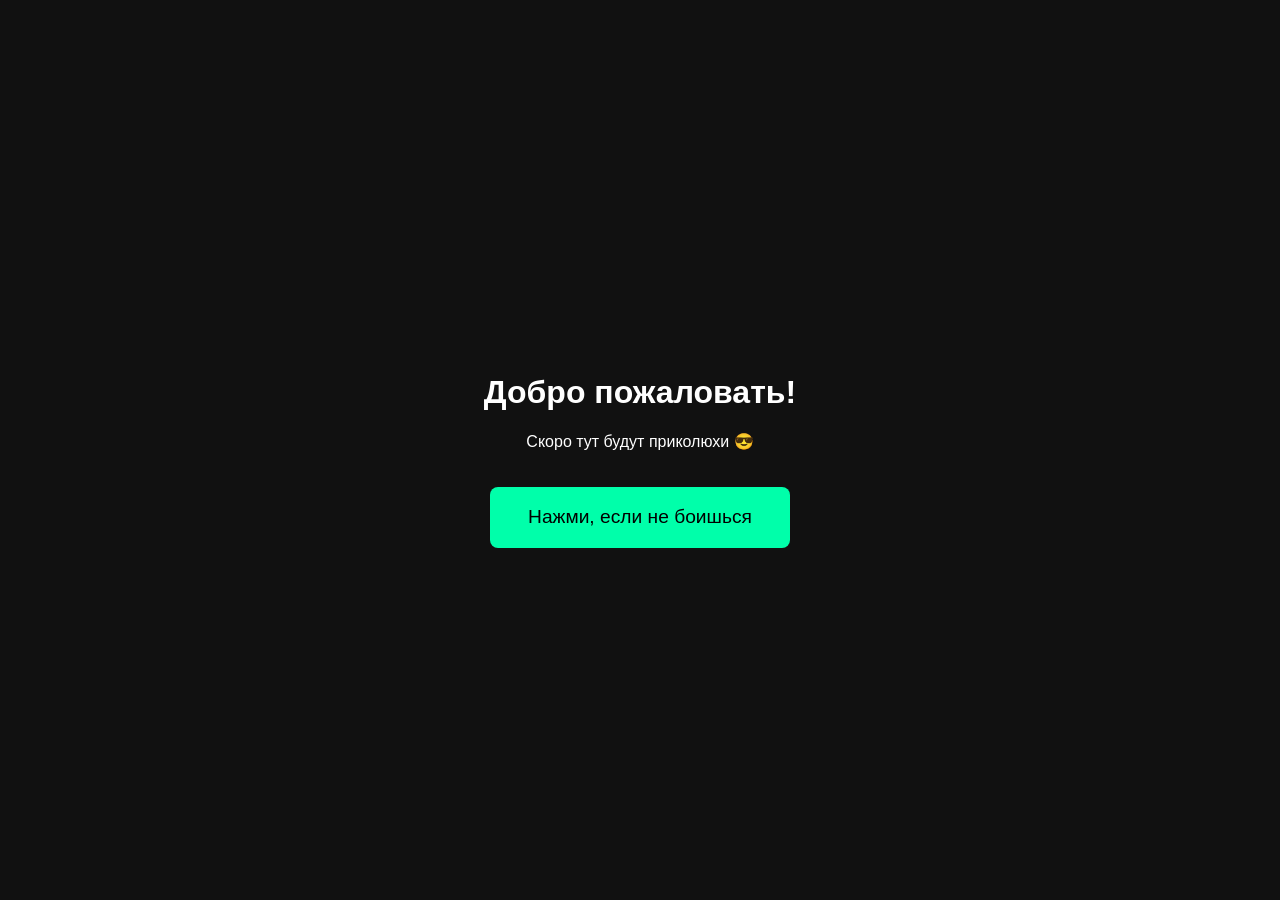
==== index.html @ c8904793 "Initial commit" ====
<!DOCTYPE html>
<html lang="ru">
<head>
  <meta charset="UTF-8" />
  <meta name="viewport" content="width=device-width, initial-scale=1.0" />
  <title>Прикольный сайт</title>
  <link rel="stylesheet" href="style.css" />
</head>
<body>
  <div class="container">
    <h1>Добро пожаловать!</h1>
    <p>Скоро тут будут приколюхи 😎</p>
    <button id="btn">Нажми, если не боишься</button>
  </div>

  <script src="script.js"></script>
</body>
</html>
---- style.css ----
body {
  margin: 0;
  padding: 0;
  font-family: sans-serif;
  background: #111;
  color: #fff;
  display: flex;
  justify-content: center;
  align-items: center;
  height: 100vh;
}

.container {
  text-align: center;
}

button {
  padding: 1em 2em;
  font-size: 1.2em;
  background: #00ffaa;
  border: none;
  border-radius: 8px;
  cursor: pointer;
  margin-top: 20px;
  transition: transform 0.2s;
}

button:hover {
  transform: scale(1.05);
}
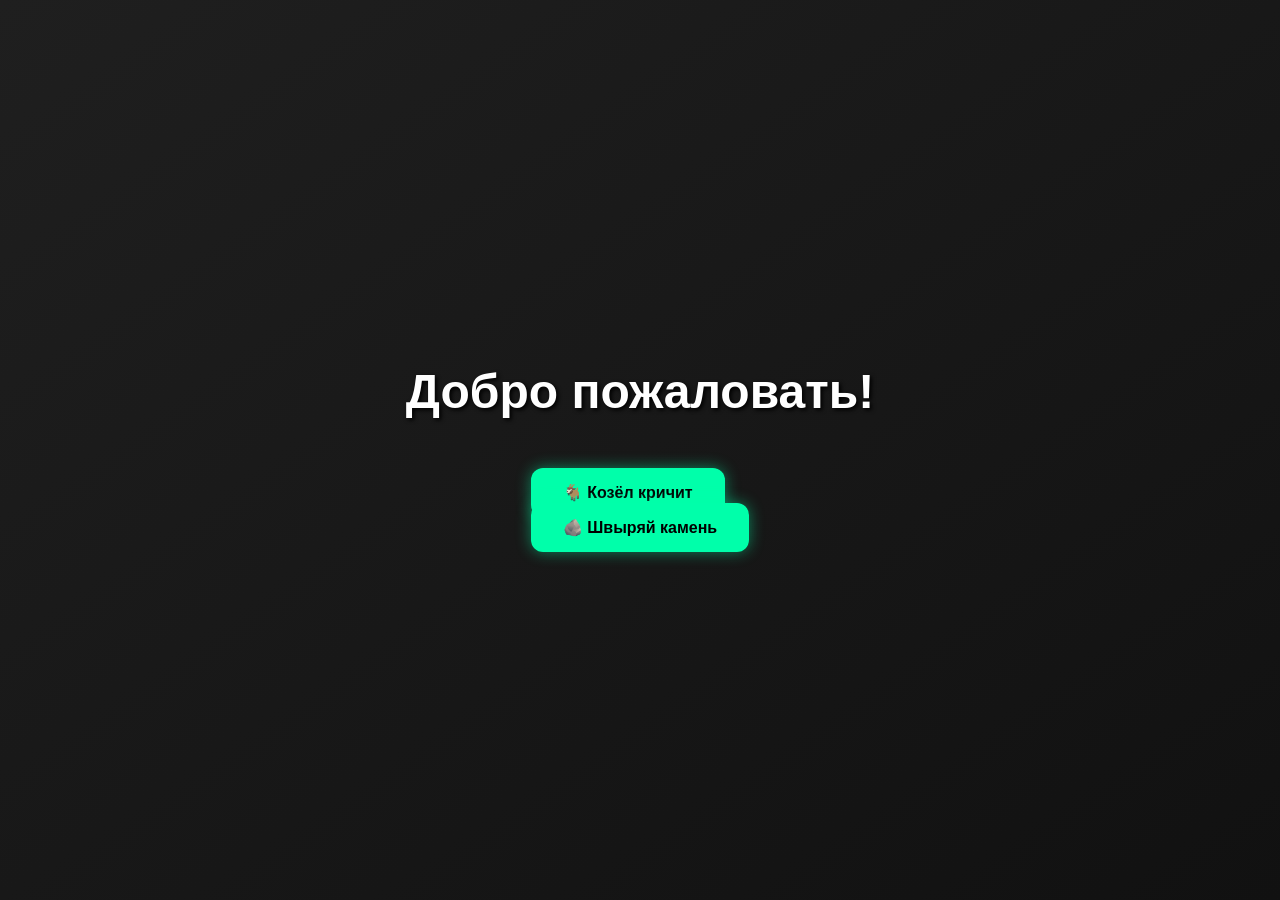
==== commit 97bd6dd7: "1 прпа" ====
--- a/index.html
+++ b/index.html
@@ -2,17 +2,52 @@
 <html lang="ru">
 <head>
   <meta charset="UTF-8" />
-  <meta name="viewport" content="width=device-width, initial-scale=1.0" />
-  <title>Прикольный сайт</title>
-  <link rel="stylesheet" href="style.css" />
+  <title>Мой прикольный сайт</title>
+  <style>
+    body {
+      margin: 0;
+      font-family: 'Segoe UI', Tahoma, Geneva, Verdana, sans-serif;
+      background: linear-gradient(145deg, #1f1f1f, #111);
+      color: #fff;
+      display: flex;
+      flex-direction: column;
+      align-items: center;
+      justify-content: center;
+      min-height: 100vh;
+    }
+    h1 {
+      font-size: 3rem;
+      margin-bottom: 2rem;
+      text-shadow: 2px 2px 4px #000;
+    }
+    ul {
+      list-style: none;
+      padding: 0;
+    }
+    li {
+      margin: 1rem 0;
+    }
+    a {
+      text-decoration: none;
+      background: #00ffaa;
+      color: #000;
+      padding: 1rem 2rem;
+      border-radius: 12px;
+      font-weight: bold;
+      box-shadow: 0 0 15px #00ffaa77;
+      transition: transform 0.2s, box-shadow 0.2s;
+    }
+    a:hover {
+      transform: scale(1.05);
+      box-shadow: 0 0 25px #00ffaaaa;
+    }
+  </style>
 </head>
 <body>
-  <div class="container">
-    <h1>Добро пожаловать!</h1>
-    <p>Скоро тут будут приколюхи 😎</p>
-    <button id="btn">Нажми, если не боишься</button>
-  </div>
-
-  <script src="script.js"></script>
+  <h1>Добро пожаловать!</h1>
+  <ul>
+    <li><a href="kozel/">🐐 Козёл кричит</a></li>
+    <li><a href="kamen/">🪨 Швыряй камень</a></li>
+  </ul>
 </body>
-</html>+</html>
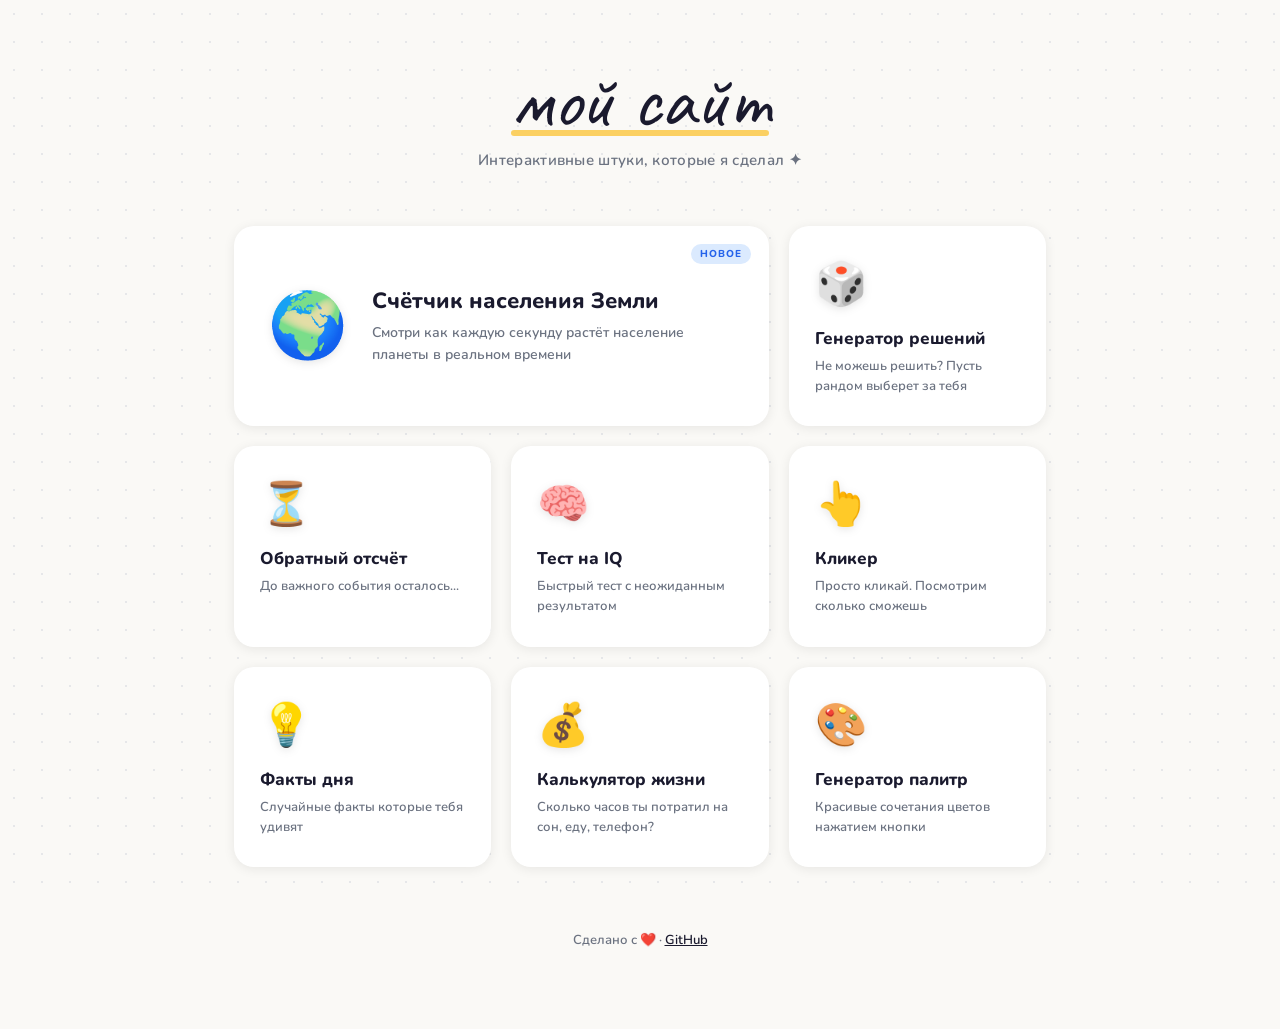
==== commit d47c9312: "Update index.html" ====
--- a/index.html
+++ b/index.html
@@ -1,53 +1,251 @@
 <!DOCTYPE html>
 <html lang="ru">
 <head>
-  <meta charset="UTF-8" />
-  <title>Мой прикольный сайт</title>
-  <style>
-    body {
-      margin: 0;
-      font-family: 'Segoe UI', Tahoma, Geneva, Verdana, sans-serif;
-      background: linear-gradient(145deg, #1f1f1f, #111);
-      color: #fff;
-      display: flex;
-      flex-direction: column;
-      align-items: center;
-      justify-content: center;
-      min-height: 100vh;
-    }
-    h1 {
-      font-size: 3rem;
-      margin-bottom: 2rem;
-      text-shadow: 2px 2px 4px #000;
-    }
-    ul {
-      list-style: none;
-      padding: 0;
-    }
-    li {
-      margin: 1rem 0;
-    }
-    a {
-      text-decoration: none;
-      background: #00ffaa;
-      color: #000;
-      padding: 1rem 2rem;
-      border-radius: 12px;
-      font-weight: bold;
-      box-shadow: 0 0 15px #00ffaa77;
-      transition: transform 0.2s, box-shadow 0.2s;
-    }
-    a:hover {
-      transform: scale(1.05);
-      box-shadow: 0 0 25px #00ffaaaa;
-    }
-  </style>
+<meta charset="UTF-8">
+<meta name="viewport" content="width=device-width, initial-scale=1.0">
+<title>Мой сайт</title>
+<style>
+  @import url('https://fonts.googleapis.com/css2?family=Caveat:wght@700&family=Nunito:wght@400;600;700;800&display=swap');
+
+  * { margin: 0; padding: 0; box-sizing: border-box; }
+
+  :root {
+    --bg: #faf9f6;
+    --ink: #1a1a2e;
+    --muted: #6b7280;
+    --card-bg: #ffffff;
+    --shadow: rgba(0,0,0,0.08);
+  }
+
+  body {
+    background: var(--bg);
+    font-family: 'Nunito', sans-serif;
+    color: var(--ink);
+    min-height: 100vh;
+  }
+
+  /* Dotted background */
+  body::before {
+    content: '';
+    position: fixed; inset: 0;
+    background-image: radial-gradient(circle, #d1d5db 1px, transparent 1px);
+    background-size: 28px 28px;
+    opacity: 0.5;
+    pointer-events: none; z-index: 0;
+  }
+
+  .wrap { position: relative; z-index: 1; max-width: 860px; margin: 0 auto; padding: 60px 24px 80px; }
+
+  /* Header */
+  header { text-align: center; margin-bottom: 56px; }
+
+  .site-title {
+    font-family: 'Caveat', cursive;
+    font-size: clamp(48px, 8vw, 80px);
+    color: var(--ink);
+    line-height: 1;
+    margin-bottom: 10px;
+    position: relative; display: inline-block;
+  }
+
+  .site-title::after {
+    content: '';
+    position: absolute; bottom: 4px; left: 0; right: 0; height: 6px;
+    background: #fbbf24; border-radius: 3px; opacity: 0.7;
+    z-index: -1;
+  }
+
+  .site-sub {
+    font-size: 15px; color: var(--muted); font-weight: 600;
+    letter-spacing: 0.3px;
+  }
+
+  /* Grid */
+  .grid {
+    display: grid;
+    grid-template-columns: repeat(auto-fill, minmax(240px, 1fr));
+    gap: 20px;
+  }
+
+  /* Card */
+  .card {
+    background: var(--card-bg);
+    border-radius: 20px;
+    padding: 28px 24px;
+    text-decoration: none; color: inherit;
+    border: 2px solid transparent;
+    box-shadow: 0 2px 12px var(--shadow), 0 0 0 0 transparent;
+    transition: transform 0.2s cubic-bezier(.34,1.56,.64,1),
+                box-shadow 0.2s ease,
+                border-color 0.2s ease;
+    cursor: pointer;
+    position: relative; overflow: hidden;
+    display: block;
+  }
+
+  .card::before {
+    content: '';
+    position: absolute; inset: 0;
+    background: var(--card-accent, #f3f4f6);
+    opacity: 0;
+    transition: opacity 0.2s;
+  }
+
+  .card:hover {
+    transform: translateY(-6px) scale(1.02);
+    box-shadow: 0 12px 32px rgba(0,0,0,0.12);
+    border-color: var(--card-color, #e5e7eb);
+  }
+  .card:hover::before { opacity: 0.08; }
+
+  .card-emoji {
+    font-size: 42px;
+    margin-bottom: 14px;
+    display: block;
+    filter: drop-shadow(0 2px 4px rgba(0,0,0,0.1));
+  }
+
+  .card-title {
+    font-size: 17px;
+    font-weight: 800;
+    margin-bottom: 6px;
+    color: var(--ink);
+    position: relative;
+  }
+
+  .card-desc {
+    font-size: 13px;
+    color: var(--muted);
+    line-height: 1.55;
+    font-weight: 600;
+    position: relative;
+  }
+
+  .card-tag {
+    position: absolute; top: 16px; right: 16px;
+    font-size: 10px; font-weight: 800; letter-spacing: 1px; text-transform: uppercase;
+    padding: 3px 9px; border-radius: 100px;
+    background: var(--card-color, #e5e7eb);
+    color: var(--card-color-dark, #6b7280);
+  }
+
+  /* Color variants */
+  .c-blue   { --card-color: #dbeafe; --card-color-dark: #2563eb; --card-accent: #3b82f6; }
+  .c-green  { --card-color: #d1fae5; --card-color-dark: #059669; --card-accent: #10b981; }
+  .c-yellow { --card-color: #fef3c7; --card-color-dark: #d97706; --card-accent: #f59e0b; }
+  .c-pink   { --card-color: #fce7f3; --card-color-dark: #db2777; --card-accent: #ec4899; }
+  .c-purple { --card-color: #ede9fe; --card-color-dark: #7c3aed; --card-accent: #8b5cf6; }
+  .c-orange { --card-color: #ffedd5; --card-color-dark: #ea580c; --card-accent: #f97316; }
+  .c-red    { --card-color: #fee2e2; --card-color-dark: #dc2626; --card-accent: #ef4444; }
+  .c-teal   { --card-color: #ccfbf1; --card-color-dark: #0d9488; --card-accent: #14b8a6; }
+
+  /* Big card */
+  .card.big {
+    grid-column: span 2;
+    padding: 36px 32px;
+    display: flex; align-items: center; gap: 24px;
+  }
+  .card.big .card-emoji { font-size: 64px; margin-bottom: 0; flex-shrink: 0; }
+  .card.big .card-title { font-size: 22px; }
+  .card.big .card-desc { font-size: 14px; }
+  @media (max-width: 560px) {
+    .card.big { grid-column: span 1; flex-direction: column; }
+  }
+
+  /* Footer */
+  footer {
+    text-align: center; margin-top: 64px;
+    font-size: 13px; color: var(--muted); font-weight: 600;
+  }
+  footer a { color: var(--ink); }
+
+  /* Animate in */
+  .card {
+    animation: fadeUp 0.5s ease backwards;
+  }
+  @keyframes fadeUp {
+    from { opacity: 0; transform: translateY(20px); }
+    to   { opacity: 1; transform: translateY(0); }
+  }
+  .card:nth-child(1)  { animation-delay: 0.05s; }
+  .card:nth-child(2)  { animation-delay: 0.10s; }
+  .card:nth-child(3)  { animation-delay: 0.15s; }
+  .card:nth-child(4)  { animation-delay: 0.20s; }
+  .card:nth-child(5)  { animation-delay: 0.25s; }
+  .card:nth-child(6)  { animation-delay: 0.30s; }
+  .card:nth-child(7)  { animation-delay: 0.35s; }
+  .card:nth-child(8)  { animation-delay: 0.40s; }
+</style>
 </head>
 <body>
-  <h1>Добро пожаловать!</h1>
-  <ul>
-    <li><a href="kozel/">🐐 Козёл кричит</a></li>
-    <li><a href="kamen/">🪨 Швыряй камень</a></li>
-  </ul>
+<div class="wrap">
+
+  <header>
+    <div class="site-title">мой сайт</div>
+    <p class="site-sub">Интерактивные штуки, которые я сделал&nbsp;✦</p>
+  </header>
+
+  <div class="grid">
+
+    <!-- Пример большой карточки — замени содержимое -->
+    <a href="projects/counter.html" class="card big c-blue">
+      <span class="card-emoji">🌍</span>
+      <div>
+        <div class="card-title">Счётчик населения Земли</div>
+        <div class="card-desc">Смотри как каждую секунду растёт население планеты в реальном времени</div>
+      </div>
+      <div class="card-tag">Новое</div>
+    </a>
+
+    <!-- Маленькие карточки — замени на свои проекты -->
+    <a href="projects/random.html" class="card c-yellow">
+      <span class="card-emoji">🎲</span>
+      <div class="card-title">Генератор решений</div>
+      <div class="card-desc">Не можешь решить? Пусть рандом выберет за тебя</div>
+    </a>
+
+    <a href="projects/timer.html" class="card c-green">
+      <span class="card-emoji">⏳</span>
+      <div class="card-title">Обратный отсчёт</div>
+      <div class="card-desc">До важного события осталось...</div>
+    </a>
+
+    <a href="projects/quiz.html" class="card c-purple">
+      <span class="card-emoji">🧠</span>
+      <div class="card-title">Тест на IQ</div>
+      <div class="card-desc">Быстрый тест с неожиданным результатом</div>
+    </a>
+
+    <a href="projects/clicker.html" class="card c-orange">
+      <span class="card-emoji">👆</span>
+      <div class="card-title">Кликер</div>
+      <div class="card-desc">Просто кликай. Посмотрим сколько сможешь</div>
+    </a>
+
+    <a href="projects/facts.html" class="card c-pink">
+      <span class="card-emoji">💡</span>
+      <div class="card-title">Факты дня</div>
+      <div class="card-desc">Случайные факты которые тебя удивят</div>
+    </a>
+
+    <a href="projects/calculator.html" class="card c-teal">
+      <span class="card-emoji">💰</span>
+      <div class="card-title">Калькулятор жизни</div>
+      <div class="card-desc">Сколько часов ты потратил на сон, еду, телефон?</div>
+    </a>
+
+    <a href="projects/palette.html" class="card c-red">
+      <span class="card-emoji">🎨</span>
+      <div class="card-title">Генератор палитр</div>
+      <div class="card-desc">Красивые сочетания цветов нажатием кнопки</div>
+    </a>
+
+  </div>
+
+  <footer>
+    Сделано с ❤️ · <a href="https://github.com/ТВОЙ_НИКНЕЙМ" target="_blank">GitHub</a>
+  </footer>
+
+</div>
 </body>
 </html>
